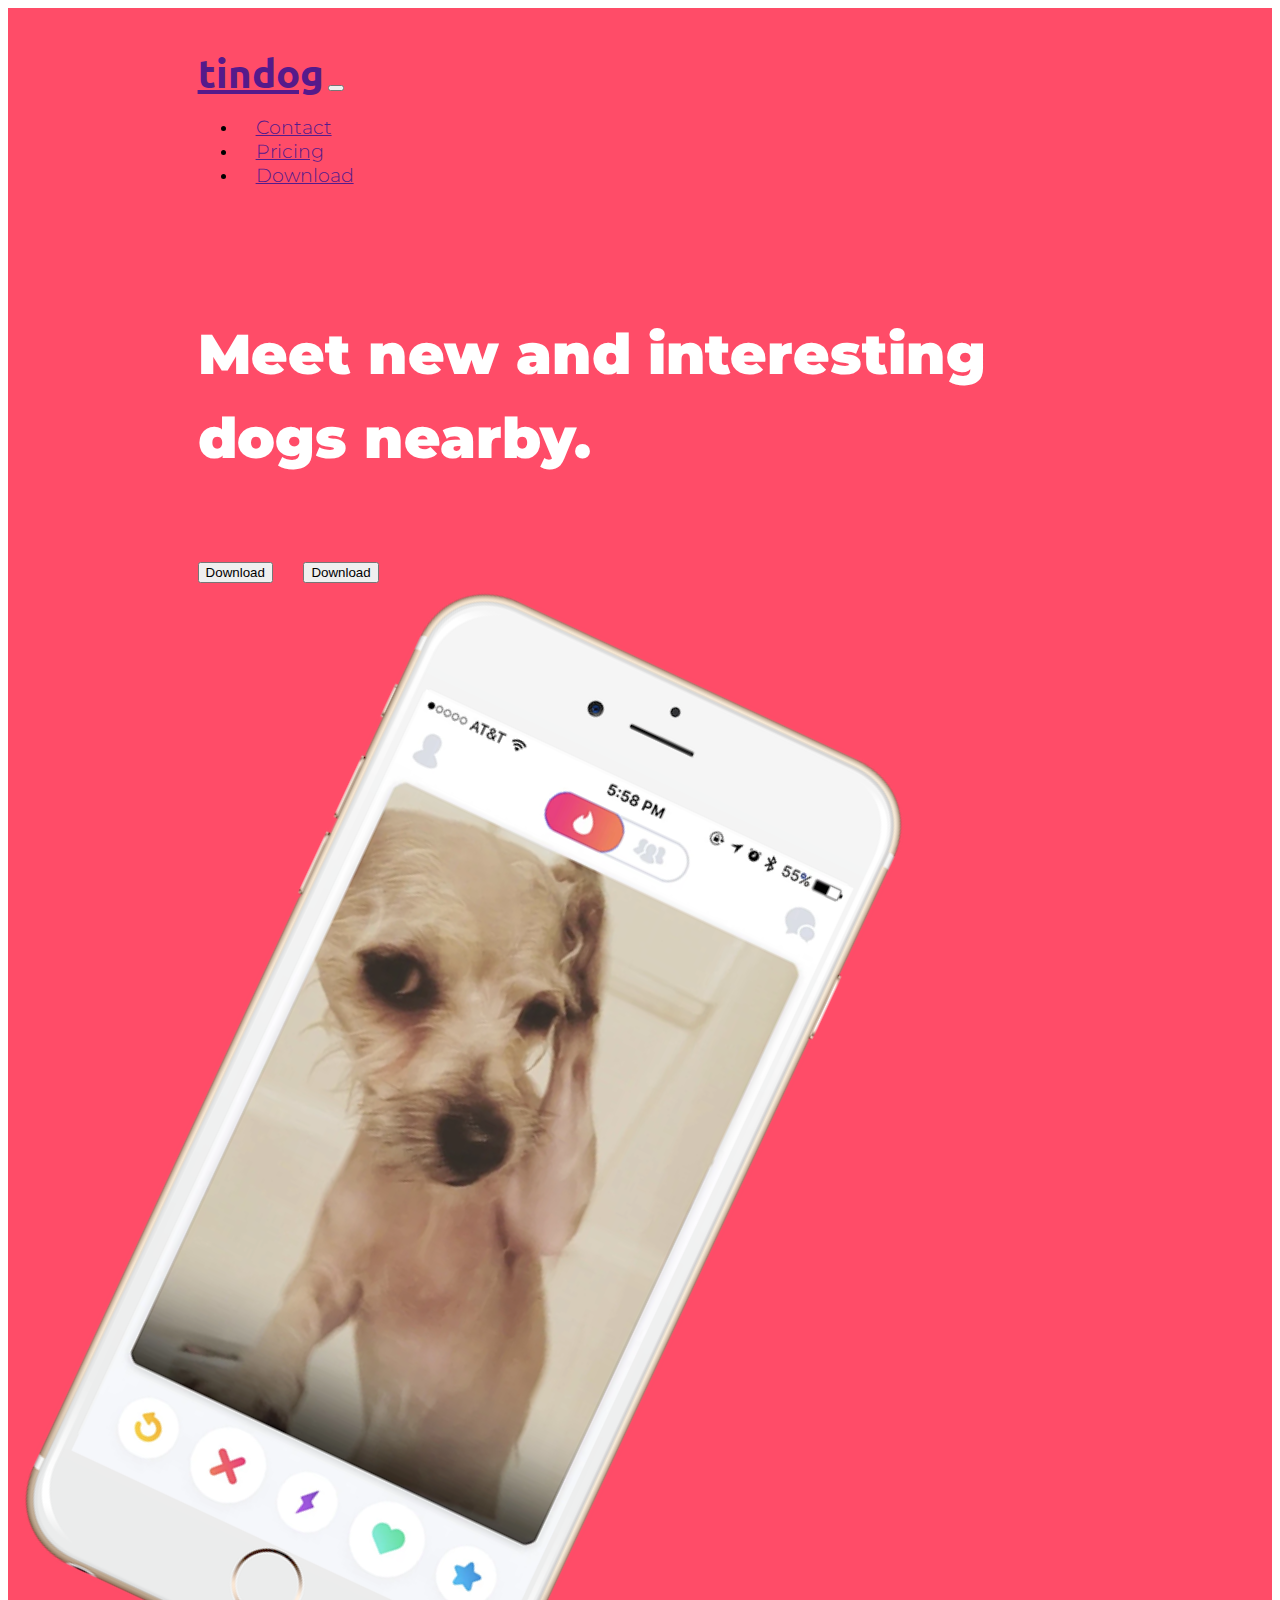
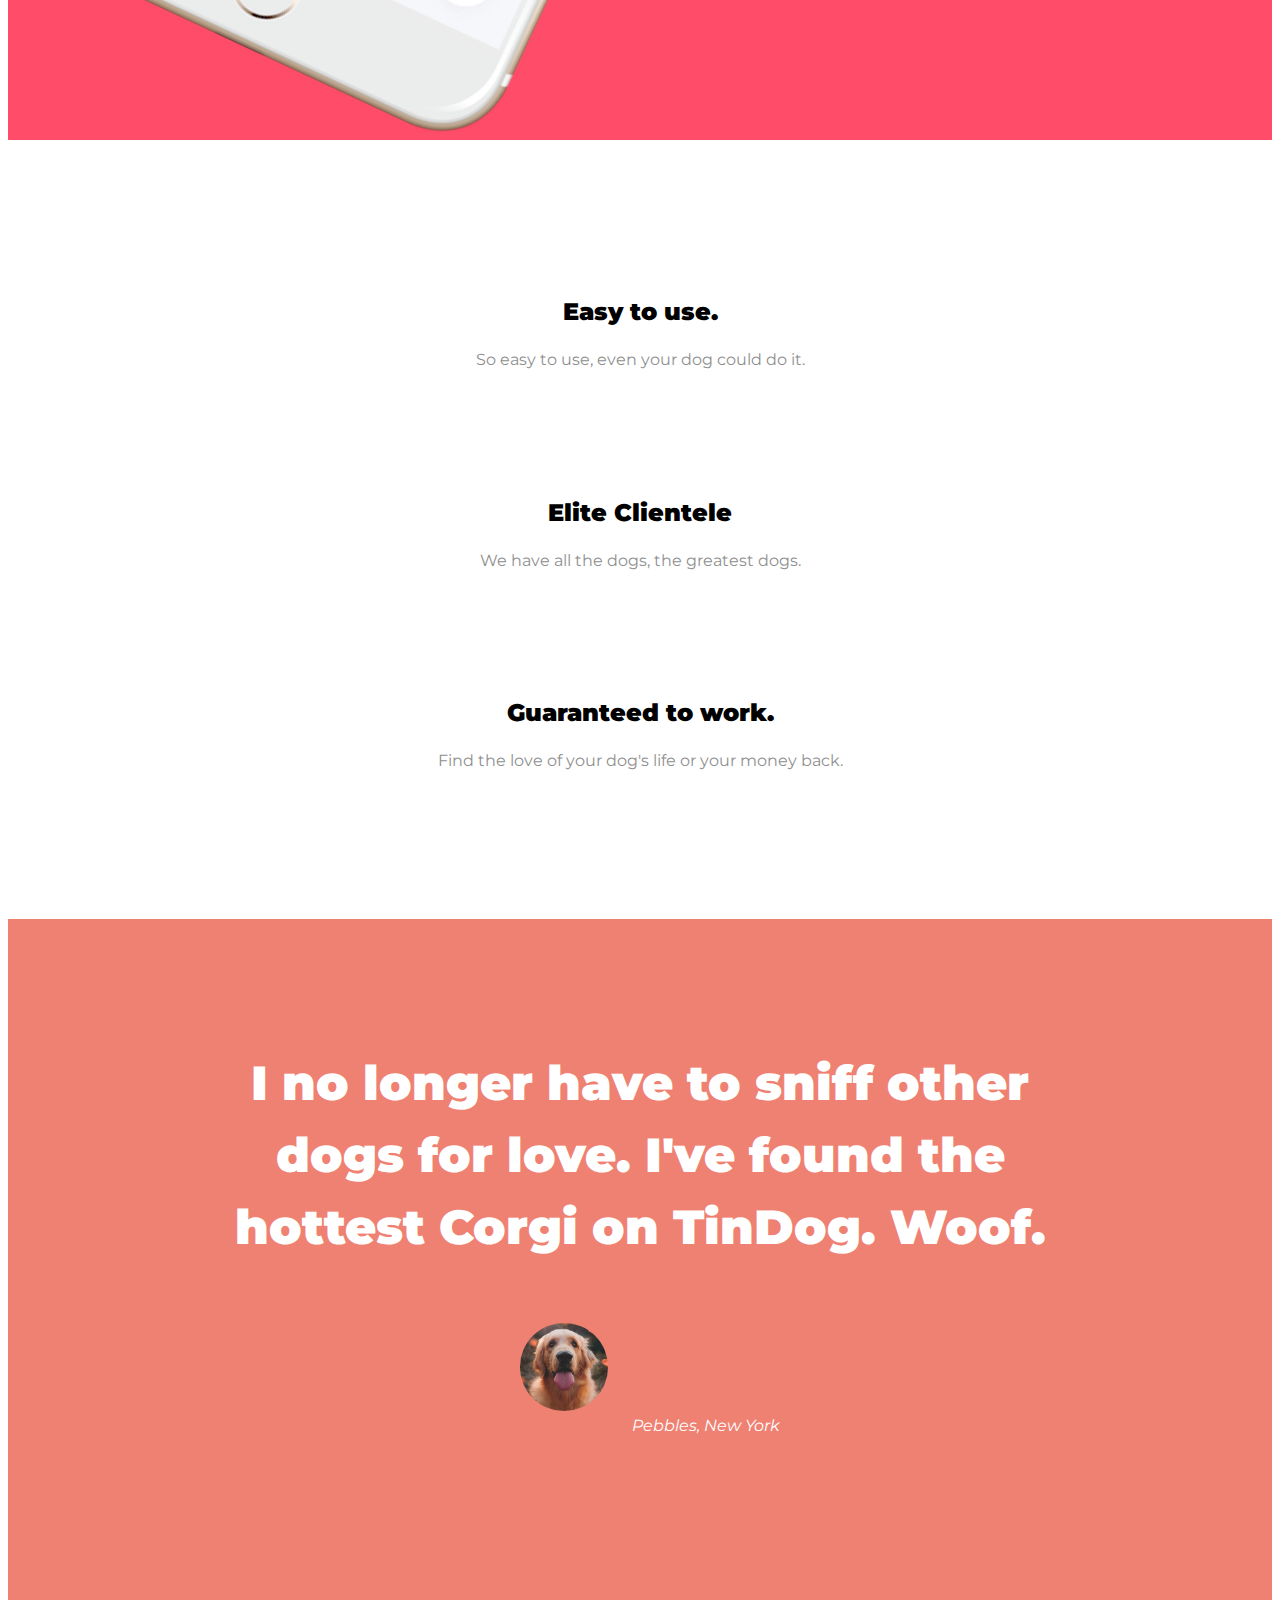
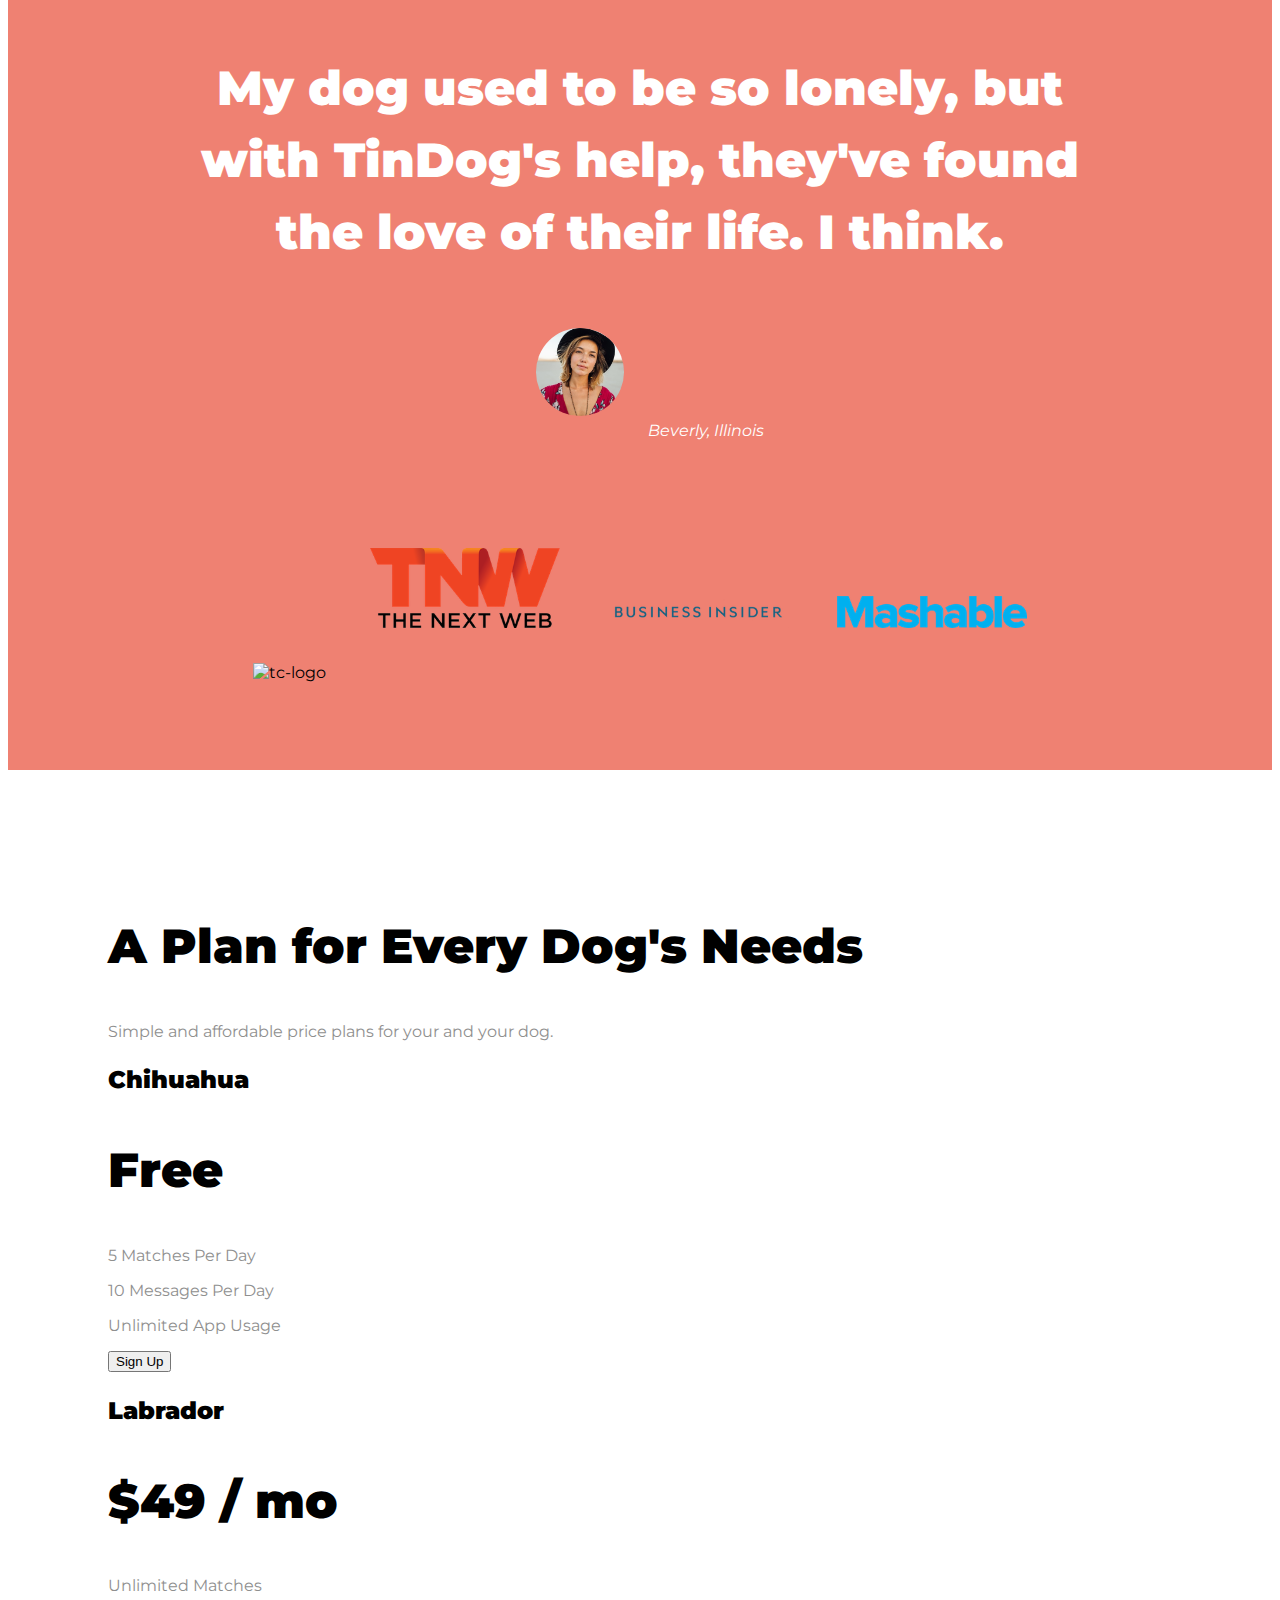
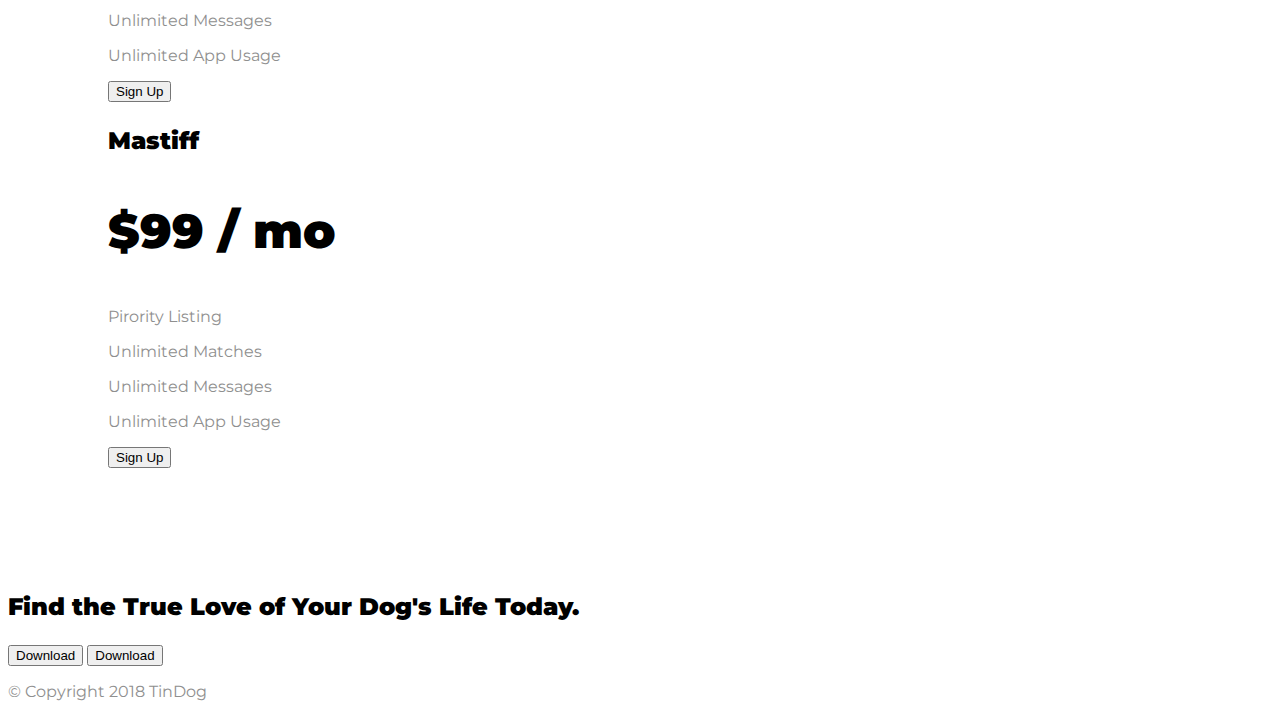
==== Bootstrap TinDog/index.html @ 6b6a5c95 "Add introduction to bootstrap" ====
<!DOCTYPE html>
<html>

<head>
  <meta charset="utf-8">
  <title>TinDog</title>
  <link rel="stylesheet" href="https://stackpath.bootstrapcdn.com/bootstrap/4.5.0/css/bootstrap.min.css" integrity="sha384-9aIt2nRpC12Uk9gS9baDl411NQApFmC26EwAOH8WgZl5MYYxFfc+NcPb1dKGj7Sk" crossorigin="anonymous">
  <link href="https://fonts.googleapis.com/css2?family=Montserrat:wght@100;300;400;900&family=Ubuntu:wght@400;700&display=swap" rel="stylesheet"> 
  <link rel="stylesheet" href="css/styles.css">
  <script src="https://kit.fontawesome.com/f7a406d31f.js" crossorigin="anonymous"></script>
</head>

<body>

  <section id="title">
    <div class="container-fluid">
      <!-- Nav Bar -->
      <nav class="navbar navbar-expand-lg navbar-dark">
        <a class="navbar-brand" href="">tindog</a>
        <button class="navbar-toggler" type="button" data-toggle="collapse" data-target="#navbarSupportedContent" aria-controls="navbarSupportedContent" aria-expanded="false" aria-label="Toggle navigation">
        <span class="navbar-toggler-icon"></span>
        </button>
        <div class="collapse navbar-collapse" id="navbarSupportedContent">
          <ul class="navbar-nav ml-auto">
              <li class="nav-item">
                  <a class="nav-link" href="">Contact</a>
              </li>
              <li class="nav-item">
                  <a class="nav-link" href="">Pricing</a>
              </li>
              <li class="nav-item">
                  <a class="nav-link" href="">Download</a>
              </li>
          </ul>
        </div>
      </nav>



      <!-- Title -->
      <div class="row">
        <div class="col-lg-6">
          <h1>Meet new and interesting dogs nearby.</h1>
          <button type="button" class="btn btn-lg btn-dark download-button"><i class="fab fa-apple"></i> Download</button>
          <button type="button" class="btn btn-lg btn-outline-light download-button"><i class="fab fa-google-play"></i> Download</button>
        </div>
        <div class="col-lg-6">
          <img class="title-image" src="images/iphone6.png" alt="iphone-mockup">
        </div>
      </div>
    </div>  
  </section>


  <!-- Features -->

  <section id="features">
    <div class="row features-list">
      <div class="col-lg-4 feature-box">
        <i class="fas fa-check-circle feature-icon fa-4x"></i>
        <h3 class="feature-title">Easy to use.</h3>
        <p>So easy to use, even your dog could do it.</p>
      </div>  
      <div class="col-lg-4 feature-box">
        <i class="fas fa-bullseye feature-icon fa-4x"></i>
        <h3 class="feature-title">Elite Clientele</h3>
        <p>We have all the dogs, the greatest dogs.</p>
      </div>
      <div class="col-lg-4 feature-box">
        <i class="fas fa-heart feature-icon fa-4x"></i>
        <h3 class="feature-title">Guaranteed to work.</h3>
        <p>Find the love of your dog's life or your money back.</p>
      </div> 
    </div>  
  </section>


  <!-- Testimonials -->

  <section id="testimonials">

    <div id="testimonial-carousel" class="carousel slide" data-ride="false">
      <div class="carousel-inner">
        <div class="carousel-item active">
          <h2>I no longer have to sniff other dogs for love. I've found the hottest Corgi on TinDog. Woof.</h2>
          <img class="testimonial-image" src="images/dog-img.jpg" alt="dog-profile">
          <em>Pebbles, New York</em>
        </div>
        <div class="carousel-item">
          <h2 class="testimonial-text">My dog used to be so lonely, but with TinDog's help, they've found the love of their life. I think.</h2>
          <img class="testimonial-image" src="images/lady-img.jpg" alt="lady-profile">
          <em>Beverly, Illinois</em>
        </div>
      </div>
      <a class="carousel-control-prev" href="#testimonial-carousel" role="button" data-slide="prev">
        <span class="carousel-control-prev-icon"></span>
      </a>
      <a class="carousel-control-next" href="#testimonial-carousel" role="button" data-slide="next">
        <span class="carousel-control-next-icon"></span>
      </a>
    </div>

  
  </section>


  <!-- Press -->

  <section id="press">
    <img class="press-logo" src="images/techcrunch.png" alt="tc-logo">
    <img class="press-logo" src="images/tnw.png" alt="tnw-logo">
    <img class="press-logo" src="images/bizinsider.png" alt="biz-insider-logo">
    <img class="press-logo" src="images/mashable.png" alt="mashable-logo">

  </section>


  <!-- Pricing -->

  <section id="pricing">

    <h2>A Plan for Every Dog's Needs</h2>
    <p>Simple and affordable price plans for your and your dog.</p>

    <div class="row">
      <div class="col-lg-4 col-md-6">
        <div class="card">
          <div class="card-header">
            <h3>Chihuahua</h3>
          </div>
          <div class="card-body">
            <h2>Free</h2>
            <p>5 Matches Per Day</p>
            <p>10 Messages Per Day</p>
            <p>Unlimited App Usage</p>
            <button class="btn btn-lg btn-block btn-outline-dark" type="button">Sign Up</button>
          </div>
        </div>
      </div>
      

      <div class="col-lg-4 col-md-6">
        <div class="card">
          <div class="card-header">
            <h3>Labrador</h3>
          </div>
          <div class="card-body">
            <h2>$49 / mo</h2>
            <p>Unlimited Matches</p>
            <p>Unlimited Messages</p>
            <p>Unlimited App Usage</p>
            <button class="btn btn-lg btn-block btn-dark" type="button">Sign Up</button>
          </div>
        </div>
      </div>
      
      <div class="col-lg-4">
        <div class="card">
          <div class="card-header">
            <h3>Mastiff</h3>
          </div>
          <div class="card-body">
            <h2>$99 / mo</h2>
            <p>Pirority Listing</p>
            <p>Unlimited Matches</p>
            <p>Unlimited Messages</p>
            <p>Unlimited App Usage</p>
            <button class="btn btn-lg btn-block btn-dark" type="button">Sign Up</button>
          </div>
        </div>
      </div>
    </div>
  </section>


  <!-- Call to Action -->

  <section id="cta">

    <h3>Find the True Love of Your Dog's Life Today.</h3>
    <button type="button">Download</button>
    <button type="button">Download</button>

  </section>


  <!-- Footer -->

  <footer id="footer">

    <p>© Copyright 2018 TinDog</p>

  </footer>


  <!-- JS, Popper.js, and jQuery -->
  <script src="https://code.jquery.com/jquery-3.5.1.slim.min.js" integrity="sha384-DfXdz2htPH0lsSSs5nCTpuj/zy4C+OGpamoFVy38MVBnE+IbbVYUew+OrCXaRkfj" crossorigin="anonymous"></script>
  <script src="https://cdn.jsdelivr.net/npm/popper.js@1.16.0/dist/umd/popper.min.js" integrity="sha384-Q6E9RHvbIyZFJoft+2mJbHaEWldlvI9IOYy5n3zV9zzTtmI3UksdQRVvoxMfooAo" crossorigin="anonymous"></script>
  <script src="https://stackpath.bootstrapcdn.com/bootstrap/4.5.0/js/bootstrap.min.js" integrity="sha384-OgVRvuATP1z7JjHLkuOU7Xw704+h835Lr+6QL9UvYjZE3Ipu6Tp75j7Bh/kR0JKI" crossorigin="anonymous"></script>
</body>

</html>
---- Bootstrap TinDog/css/styles.css ----
body {
    font-family: 'Montserrat';
}

#title {
    background-color: #ff4c68;
}

.container-fluid {
    padding: 3% 15%;
}

h1 {
    color: white;
    font-family: 'Montserrat', sans-serif;
    font-weight: 900;
    font-size: 3.5rem;
    line-height: 1.5;
}

h2 {
    font-family: 'Montserrat';
    font-weight: 900;
    font-size: 3rem;
    line-height: 1.5;
}

h3 {
    font-family: 'Montserrat';
    font-weight: 900;
    font-size: 1.5rem;
}

#features {
    padding: 7% 15%;
}

.feature-icon {
    color: #ef8172;
    /* font-size: 3.5rem; */
    margin-bottom: 1rem;
}

.feature-icon:hover {
    color: #ff4c68;
}

.feature-title {
    font-family: 'Montserrat';
    font-size: 1.5rem;
    font-weight: 900;
}

p {
    color: #8f8f8f;
}

.feature-box {
    text-align: center;
    padding: 5%;
}

/* Navigation Bar */
.navbar {
    padding-bottom: 4.5rem;
}

.navbar-brand {
    font-family: 'Ubuntu';
    font-size: 2.5rem;
    font-weight: bold;
}

.nav-item {
    padding: 0 18px;
}

.nav-link {
    font-size: 1.2rem;
    font-family: 'Montserrat';
    font-weight: 300;
}

.download-button {
    margin: 5% 3% 5% 0;
}

/* Title Page */
.title-image {
    width: 60%;
    transform: rotate(25deg);
}

/* Testimional Section */
#testimonials {
    background-color: #ef8172;
    text-align: center;
    color: #ffff;
}

.testimonial-image {
    width: 10%;
    border-radius: 100%;
    margin: 20px;
}

/* Press Section */

#press {
    background-color: #ef8172;
    text-align: center;
    padding-bottom: 3%;
}

.press-logo {
    width: 15%;
    margin: 20px 20px 50px;
}

.carousel-item {
    padding: 7% 15%;
}

/* Pricing section */
#pricing {
    padding: 100px;
}
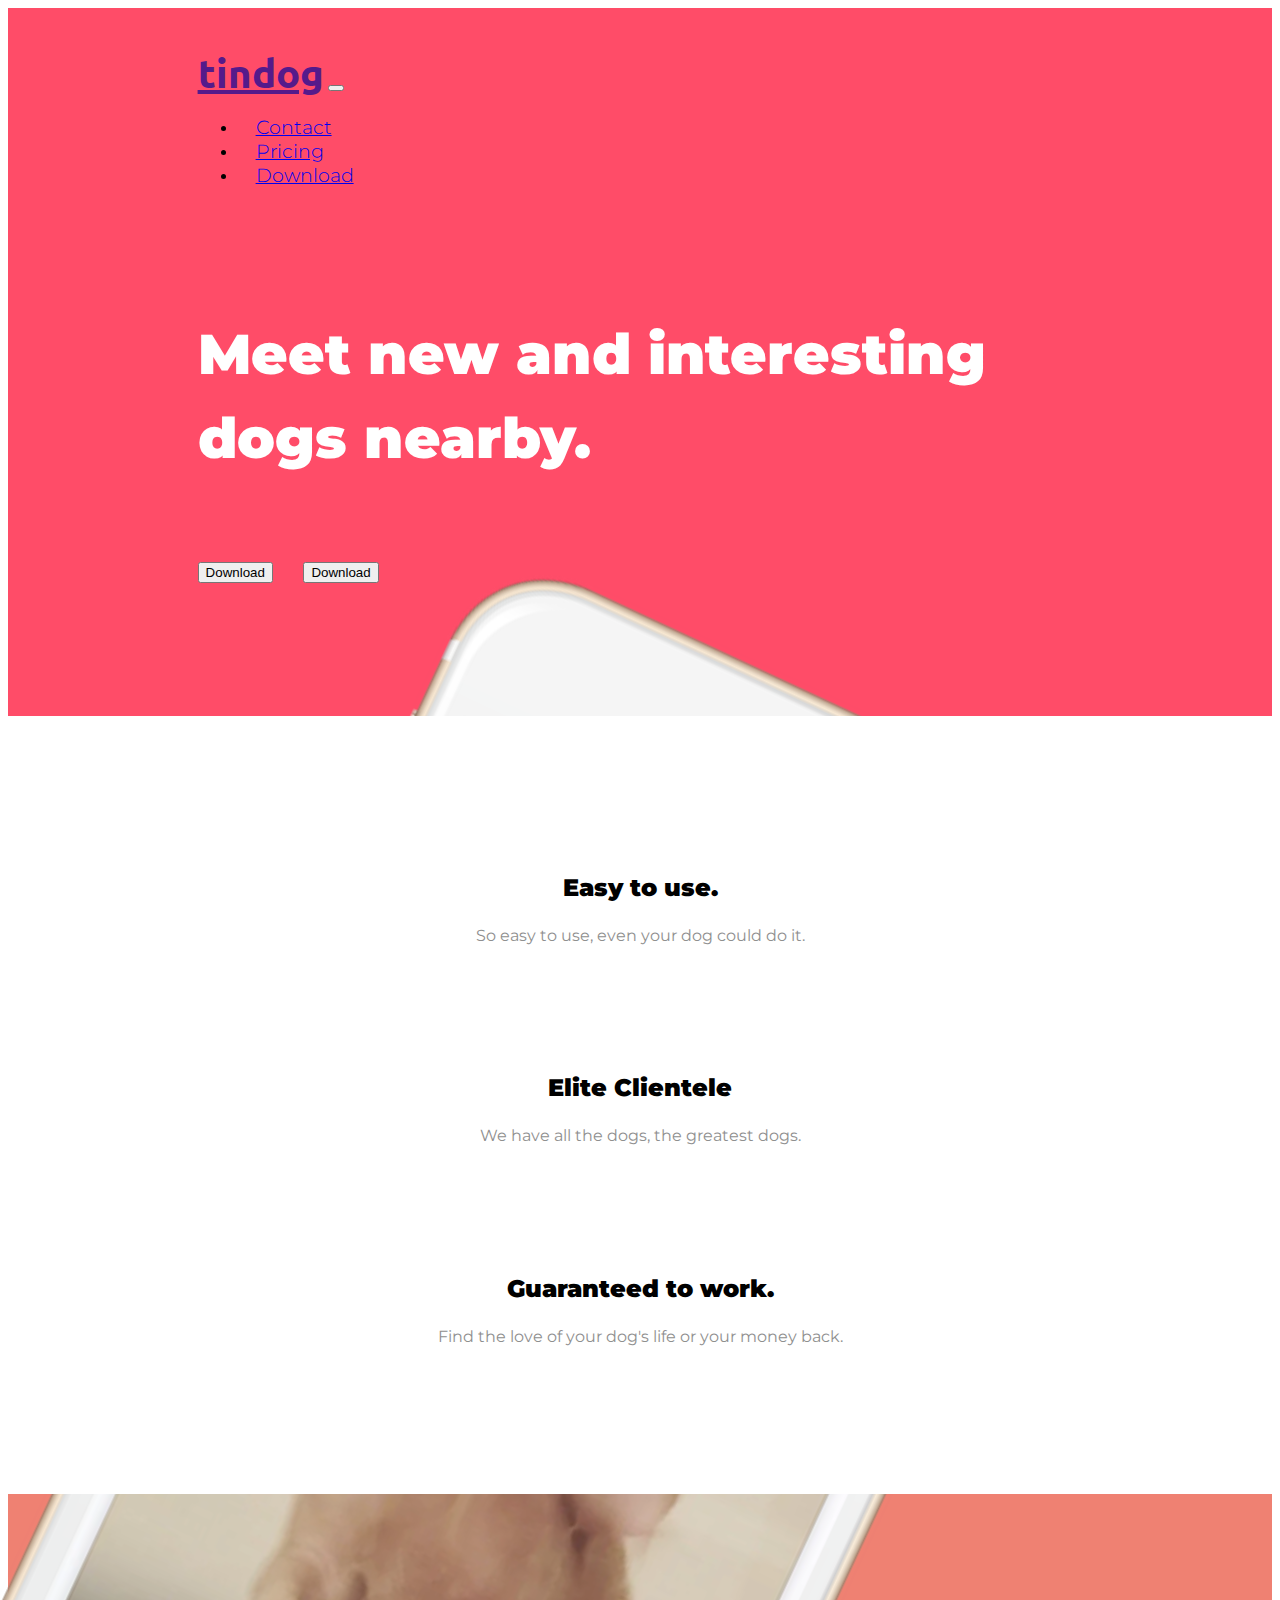
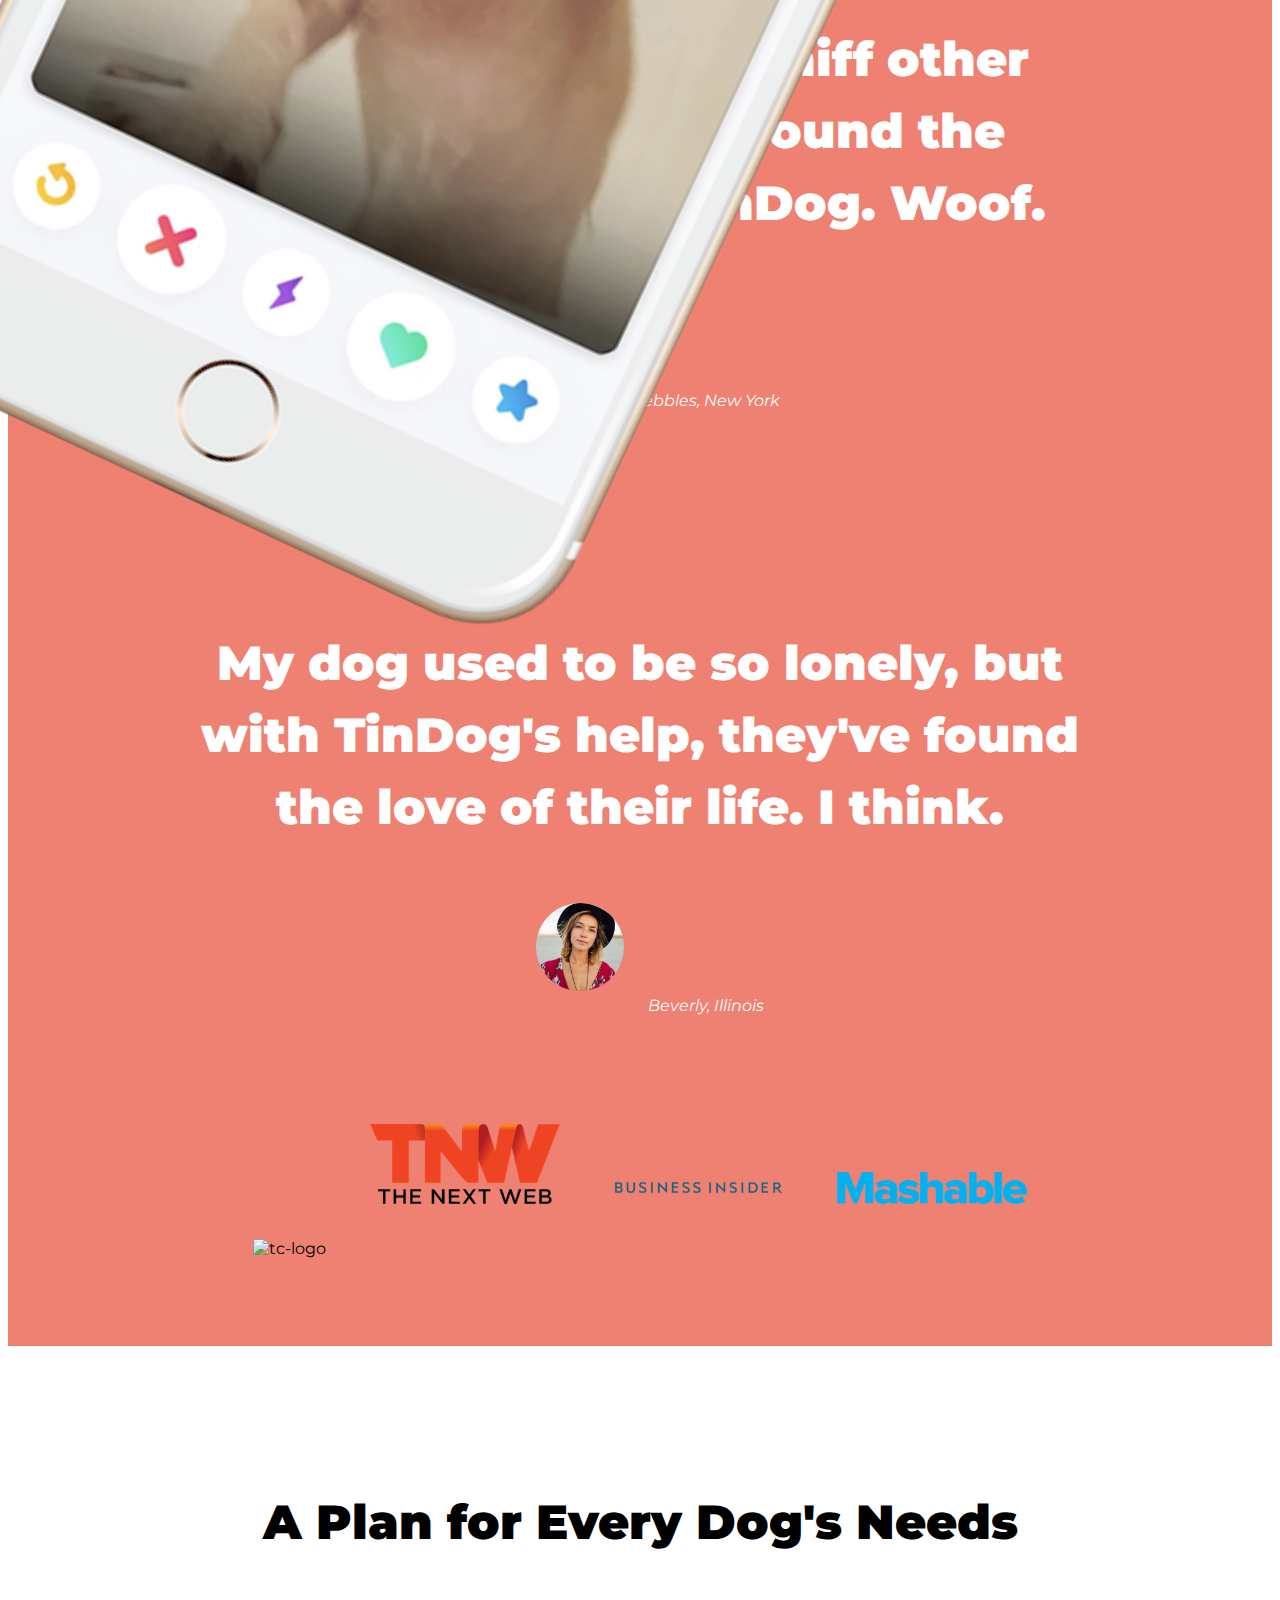
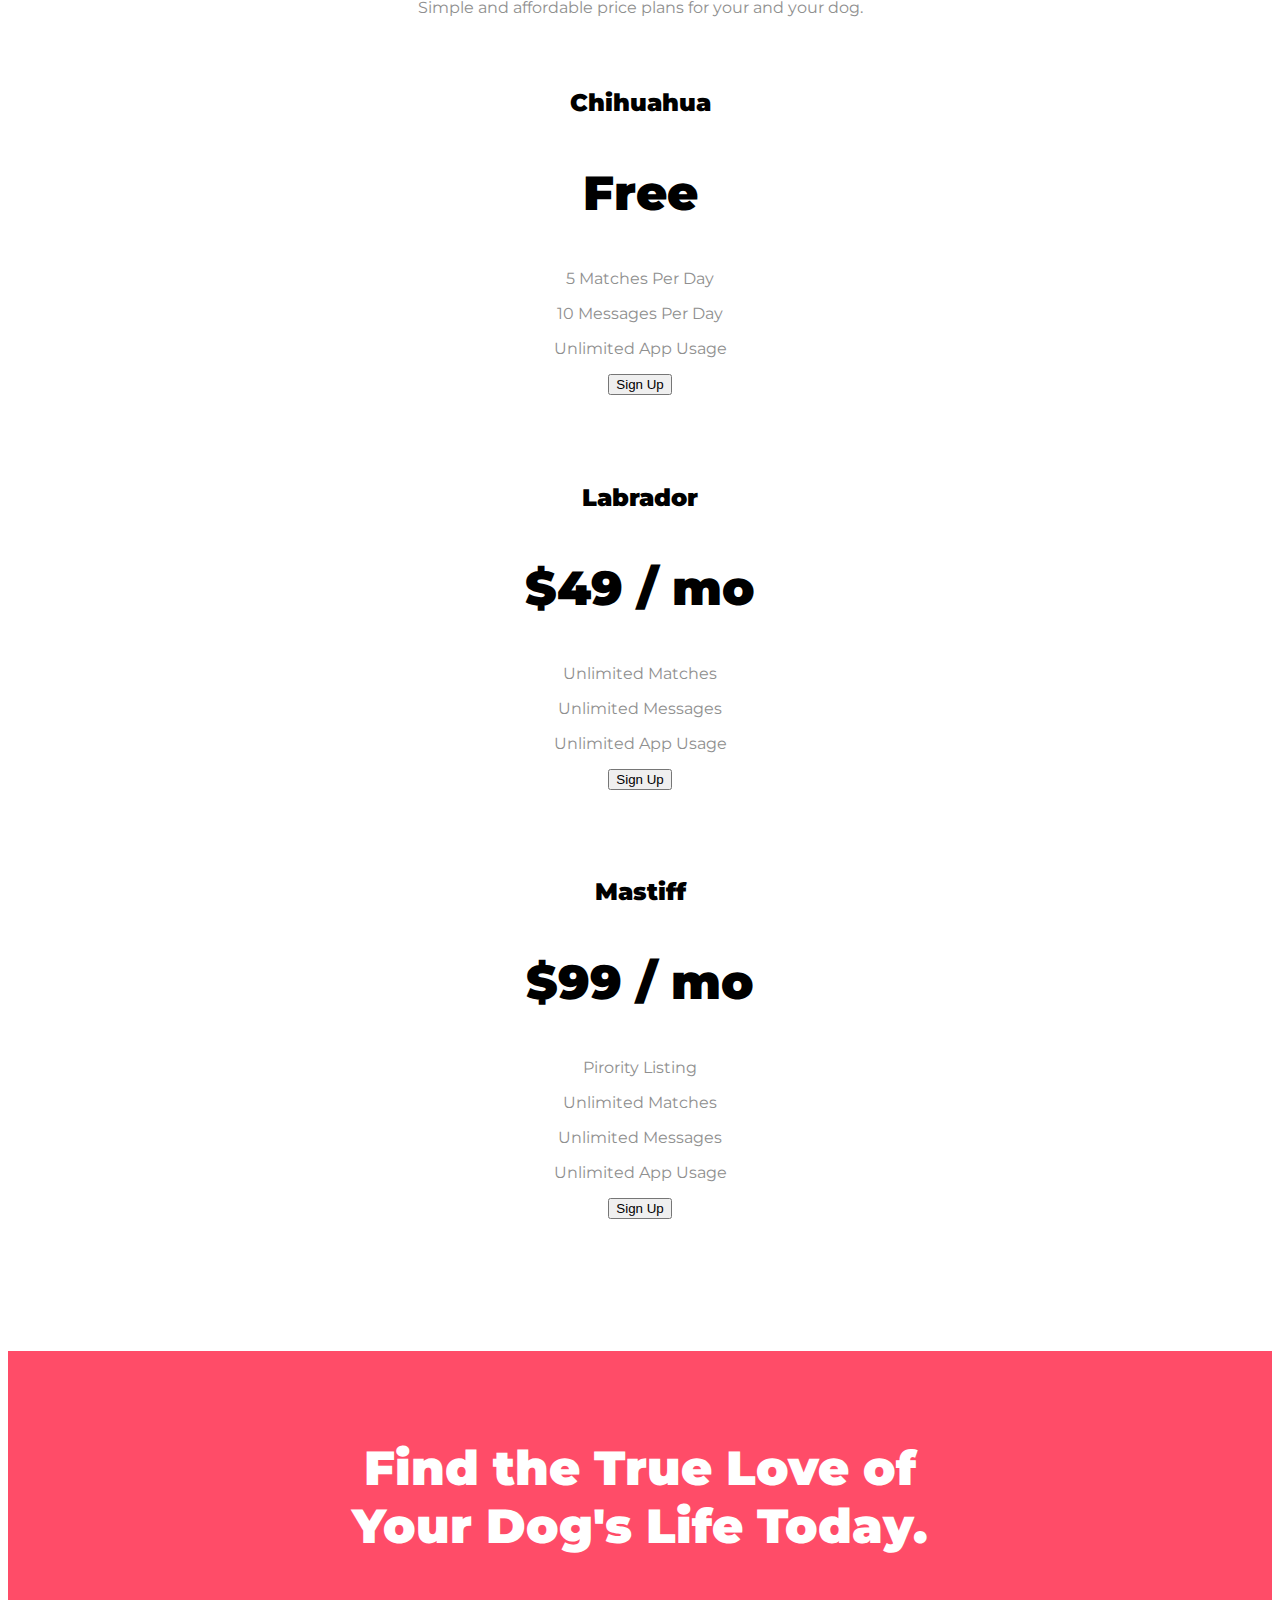
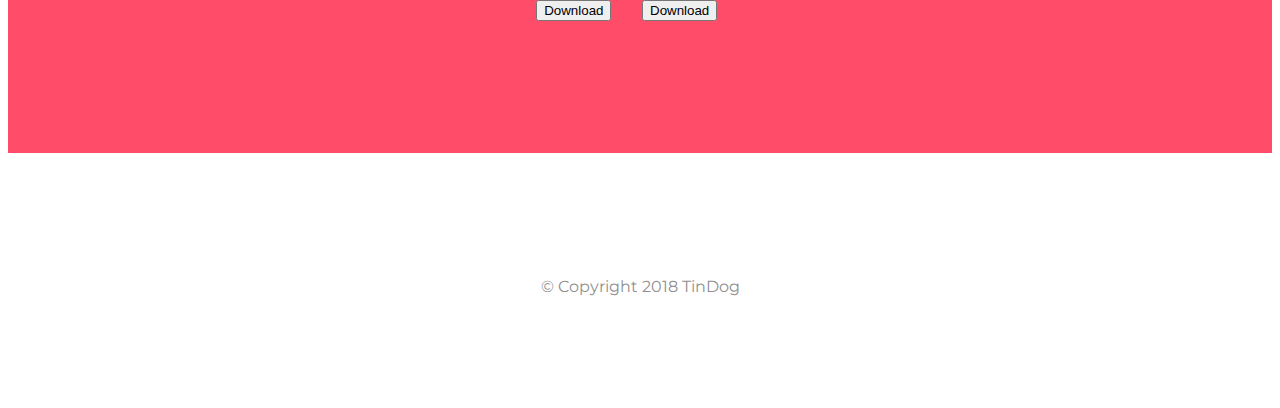
==== commit 389cb414: "add intermediate bootstrap challenge 2" ====
--- a/Bootstrap TinDog/index.html
+++ b/Bootstrap TinDog/index.html
@@ -23,13 +23,13 @@
         <div class="collapse navbar-collapse" id="navbarSupportedContent">
           <ul class="navbar-nav ml-auto">
               <li class="nav-item">
-                  <a class="nav-link" href="">Contact</a>
+                  <a class="nav-link" href="#footer">Contact</a>
               </li>
               <li class="nav-item">
-                  <a class="nav-link" href="">Pricing</a>
+                  <a class="nav-link" href="#pricing">Pricing</a>
               </li>
               <li class="nav-item">
-                  <a class="nav-link" href="">Download</a>
+                  <a class="nav-link" href="#cta">Download</a>
               </li>
           </ul>
         </div>
@@ -123,7 +123,7 @@
     <p>Simple and affordable price plans for your and your dog.</p>
 
     <div class="row">
-      <div class="col-lg-4 col-md-6">
+      <div class="pricing-column col-lg-4 col-md-6">
         <div class="card">
           <div class="card-header">
             <h3>Chihuahua</h3>
@@ -139,7 +139,7 @@
       </div>
       
 
-      <div class="col-lg-4 col-md-6">
+      <div class="pricing-column col-lg-4 col-md-6">
         <div class="card">
           <div class="card-header">
             <h3>Labrador</h3>
@@ -154,7 +154,7 @@
         </div>
       </div>
       
-      <div class="col-lg-4">
+      <div class="pricing-column col-lg-4">
         <div class="card">
           <div class="card-header">
             <h3>Mastiff</h3>
@@ -177,10 +177,9 @@
 
   <section id="cta">
 
-    <h3>Find the True Love of Your Dog's Life Today.</h3>
-    <button type="button">Download</button>
-    <button type="button">Download</button>
-
+    <h3 class="cta-message">Find the True Love of Your Dog's Life Today.</h3>
+    <button type="button" class="btn btn-lg btn-dark download-button"><i class="fab fa-apple"></i> Download</button>
+    <button type="button" class="btn btn-lg btn-light download-button"><i class="fab fa-google-play"></i> Download</button>
   </section>
 
 
@@ -188,6 +187,11 @@
 
   <footer id="footer">
 
+
+    <a class="social-icon" href="#"><i class="fab fa-twitter"></i></a>
+    <a class="social-icon" href="#"><i class="fab fa-facebook-f"></i></a>
+    <a class="social-icon" href="#"><i class="fab fa-instagram"></i></a>
+    <a class="social-icon" href="#"><i class="fas fa-envelope"></i></a>
     <p>© Copyright 2018 TinDog</p>
 
   </footer>
--- a/Bootstrap TinDog/css/styles.css
+++ b/Bootstrap TinDog/css/styles.css
@@ -7,7 +7,7 @@
 }
 
 .container-fluid {
-    padding: 3% 15%;
+    padding: 3% 15% 7%;
 }
 
 h1 {
@@ -32,7 +32,9 @@
 }
 
 #features {
+    background-color: white;
     padding: 7% 15%;
+    position: relative;
 }
 
 .feature-icon {
@@ -89,6 +91,8 @@
 .title-image {
     width: 60%;
     transform: rotate(25deg);
+    position: absolute;
+    right: 30%;
 }
 
 /* Testimional Section */
@@ -123,5 +127,49 @@
 
 /* Pricing section */
 #pricing {
+    text-align: center;
     padding: 100px;
+}
+
+.pricing-column {
+    padding: 3% 2%;
+}
+
+/* call to action section */
+#cta {
+    padding: 7% 15%;
+    background-color: #ff4c68;
+    text-align: center;
+}
+
+.cta-message {
+    color: white;
+    font-family: 'Montserrat';
+    font-size: 3rem;
+    width: 70%;
+    margin: auto;
+    font-weight: 900;
+}
+
+/* Footer section */
+#footer {
+    background-color: white;
+    text-align: center;
+    padding: 7% 15%;
+}
+
+.social-icon i {
+    margin: 20px 10px;
+    color: #22252A;
+}
+
+@media (max-width: 1028px) {
+    #title {
+        text-align: center;
+    }
+
+    .title-image {
+        position: static;
+        transform: rotate(0);
+    }
 }